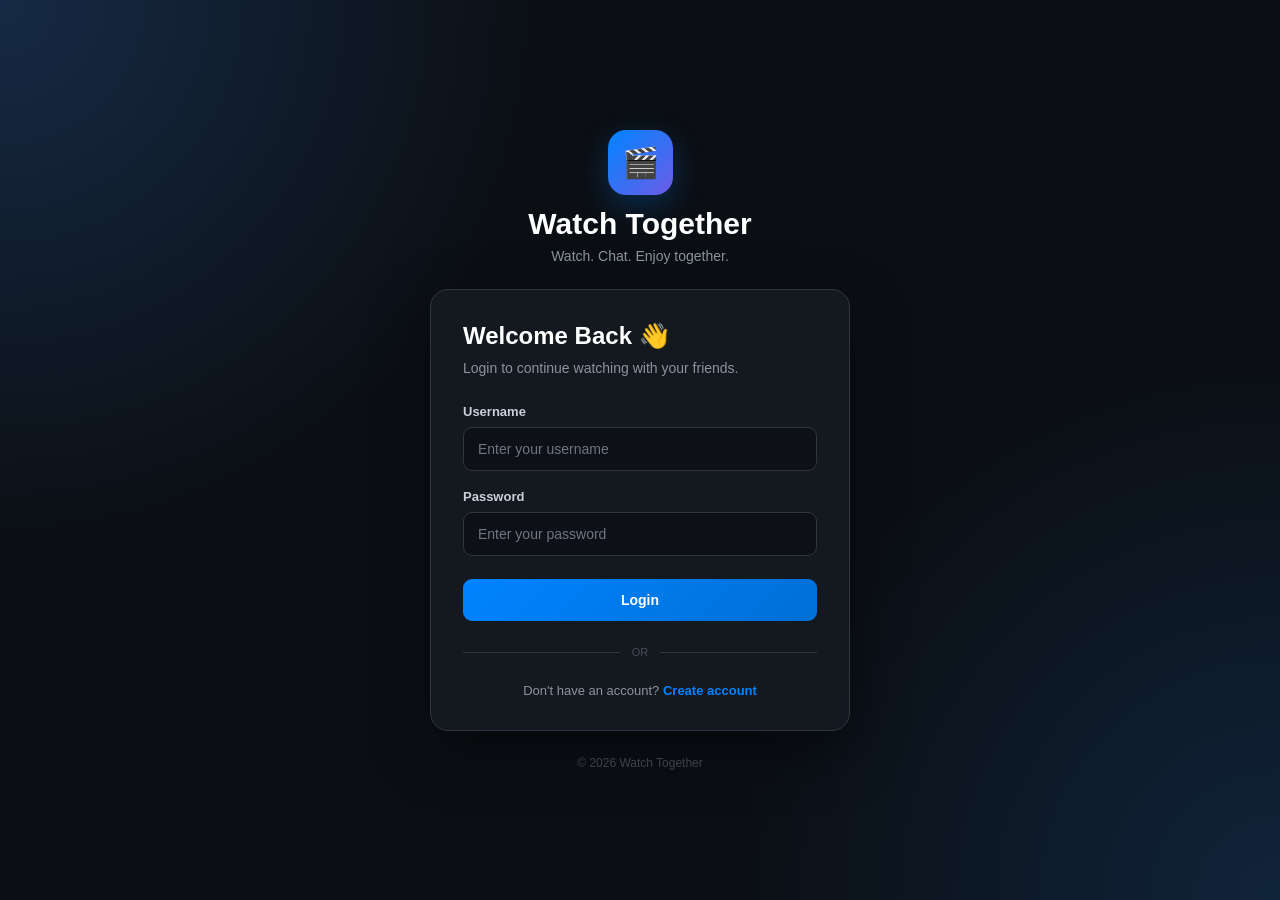
==== src/main/resources/static/dashboard.html @ d123a035 "Add dashboard and create room UI" ====
<!DOCTYPE html>
<html lang="en">

<head>
    <meta charset="UTF-8">
    <meta name="viewport" content="width=device-width, initial-scale=1.0">

    <title>Dashboard - Watch Together</title>

    <link rel="stylesheet" href="style.css">
</head>

<body>

    <div class="dashboard-container">

        <header class="dashboard-header">

            <div>
                <h1>🎬 Watch Together</h1>
                <p>Watch. Chat. Enjoy together.</p>
            </div>

            <button class="logout-button" onclick="logout()">
                Logout
            </button>

        </header>


        <section class="welcome-section">

            <h2>
                Welcome back,
                <span id="username"></span> 👋
            </h2>

            <p>
                Create a room or join your friends to start watching together.
            </p>

        </section>


        <section class="room-actions">

            <div class="room-card">

                <div class="room-icon">
                    ➕
                </div>

                <h3>Create a Room</h3>

                <p>
                    Create your own private room and invite your friends.
                </p>

                <button onclick="createRoom()">
                    Create Room
                </button>

            </div>


            <div class="room-card">

                <div class="room-icon">
                    🚪
                </div>

                <h3>Join a Room</h3>

                <p>
                    Join a friend's room using a room code and password.
                </p>

                <button onclick="joinRoom()">
                    Join Room
                </button>

            </div>

        </section>

    </div>


    <script>

        const username = localStorage.getItem("username");

        // If user is not logged in
        if (!username) {

            window.location.href = "index.html";

        }

        // Display username
        document.getElementById("username").textContent = username;


        function createRoom() {

            alert("Create Room coming next!");

        }


        function joinRoom() {

            alert("Join Room coming next!");

        }


        function logout() {

            localStorage.removeItem("username");

            window.location.href = "index.html";

        }

    </script>

</body>

</html>
---- src/main/resources/static/style.css ----
* {
    box-sizing: border-box;
    margin: 0;
    padding: 0;
}

body {
    font-family: Arial, Helvetica, sans-serif;
    background:
        radial-gradient(circle at top left, #162a45 0%, transparent 35%),
        radial-gradient(circle at bottom right, #10243b 0%, transparent 35%),
        #0b0f14;
    color: white;
    min-height: 100vh;
}


/* ========================= */
/* AUTH CONTAINER */
/* ========================= */

.auth-container {
    min-height: 100vh;
    display: flex;
    flex-direction: column;
    align-items: center;
    justify-content: center;
    padding: 30px 20px;
}


/* ========================= */
/* LOGO */
/* ========================= */

.auth-logo {
    text-align: center;
    margin-bottom: 25px;
}

.logo-icon {
    width: 65px;
    height: 65px;

    display: flex;
    align-items: center;
    justify-content: center;

    margin: 0 auto 12px;

    background: linear-gradient(
        135deg,
        #0084ff,
        #6c5ce7
    );

    border-radius: 18px;

    font-size: 30px;

    box-shadow:
        0 10px 30px rgba(0, 132, 255, 0.25);
}

.auth-logo h1 {
    font-size: 30px;
    margin-bottom: 7px;
}

.auth-logo p {
    color: #8b949e;
    font-size: 14px;
}


/* ========================= */
/* AUTH CARD */
/* ========================= */

.auth-card {
    width: 100%;
    max-width: 420px;

    background: rgba(22, 27, 34, 0.92);

    border: 1px solid #30363d;

    border-radius: 18px;

    padding: 32px;

    box-shadow:
        0 20px 60px rgba(0, 0, 0, 0.45);

    backdrop-filter: blur(10px);
}


/* ========================= */
/* AUTH TITLE */
/* ========================= */

.auth-card h2 {
    font-size: 24px;
    margin-bottom: 8px;
}

.auth-subtitle {
    color: #8b949e;
    font-size: 14px;
    line-height: 1.5;
    margin-bottom: 25px;
}


/* ========================= */
/* INPUTS */
/* ========================= */

.auth-input-group {
    display: flex;
    flex-direction: column;

    margin-bottom: 18px;
}

.auth-input-group label {
    font-size: 13px;
    font-weight: bold;

    color: #c9d1d9;

    margin-bottom: 8px;
}

.auth-input-group input {
    width: 100%;

    padding: 13px 14px;

    background: #0d1117;

    color: white;

    border: 1px solid #30363d;

    border-radius: 9px;

    outline: none;

    font-size: 14px;

    transition: 0.2s;
}

.auth-input-group input::placeholder {
    color: #6e7681;
}

.auth-input-group input:focus {
    border-color: #0084ff;

    box-shadow:
        0 0 0 3px rgba(0, 132, 255, 0.12);
}


/* ========================= */
/* AUTH BUTTON */
/* ========================= */

.auth-button {
    width: 100%;

    padding: 13px;

    margin-top: 5px;

    border: none;

    border-radius: 9px;

    background: linear-gradient(
        135deg,
        #0084ff,
        #006fd6
    );

    color: white;

    font-size: 14px;

    font-weight: bold;

    cursor: pointer;

    transition: 0.2s;
}

.auth-button:hover {
    transform: translateY(-1px);

    box-shadow:
        0 8px 20px rgba(0, 132, 255, 0.25);
}

.auth-button:active {
    transform: translateY(0);
}


/* ========================= */
/* DIVIDER */
/* ========================= */

.auth-divider {
    display: flex;

    align-items: center;

    gap: 12px;

    margin: 25px 0;

    color: #484f58;

    font-size: 11px;
}

.auth-divider::before,
.auth-divider::after {
    content: "";

    flex: 1;

    height: 1px;

    background: #30363d;
}


/* ========================= */
/* SWITCH LOGIN / REGISTER */
/* ========================= */

.switch-auth {
    text-align: center;

    color: #8b949e;

    font-size: 13px;
}

.switch-auth button {
    border: none;

    background: none;

    color: #0084ff;

    font-size: 13px;

    font-weight: bold;

    cursor: pointer;
}

.switch-auth button:hover {
    text-decoration: underline;
}


/* ========================= */
/* HIDDEN */
/* ========================= */

.hidden {
    display: none;
}


/* ========================= */
/* FOOTER */
/* ========================= */

.auth-footer {
    color: #484f58;

    font-size: 12px;

    margin-top: 25px;

    text-align: center;
}


/* ========================= */
/* MOBILE */
/* ========================= */

@media (max-width: 500px) {

    .auth-container {
        padding: 20px 15px;
    }

    .auth-card {
        padding: 25px 20px;
        border-radius: 15px;
    }

    .auth-logo h1 {
        font-size: 26px;
    }

    .logo-icon {
        width: 58px;
        height: 58px;
        font-size: 27px;
    }
}
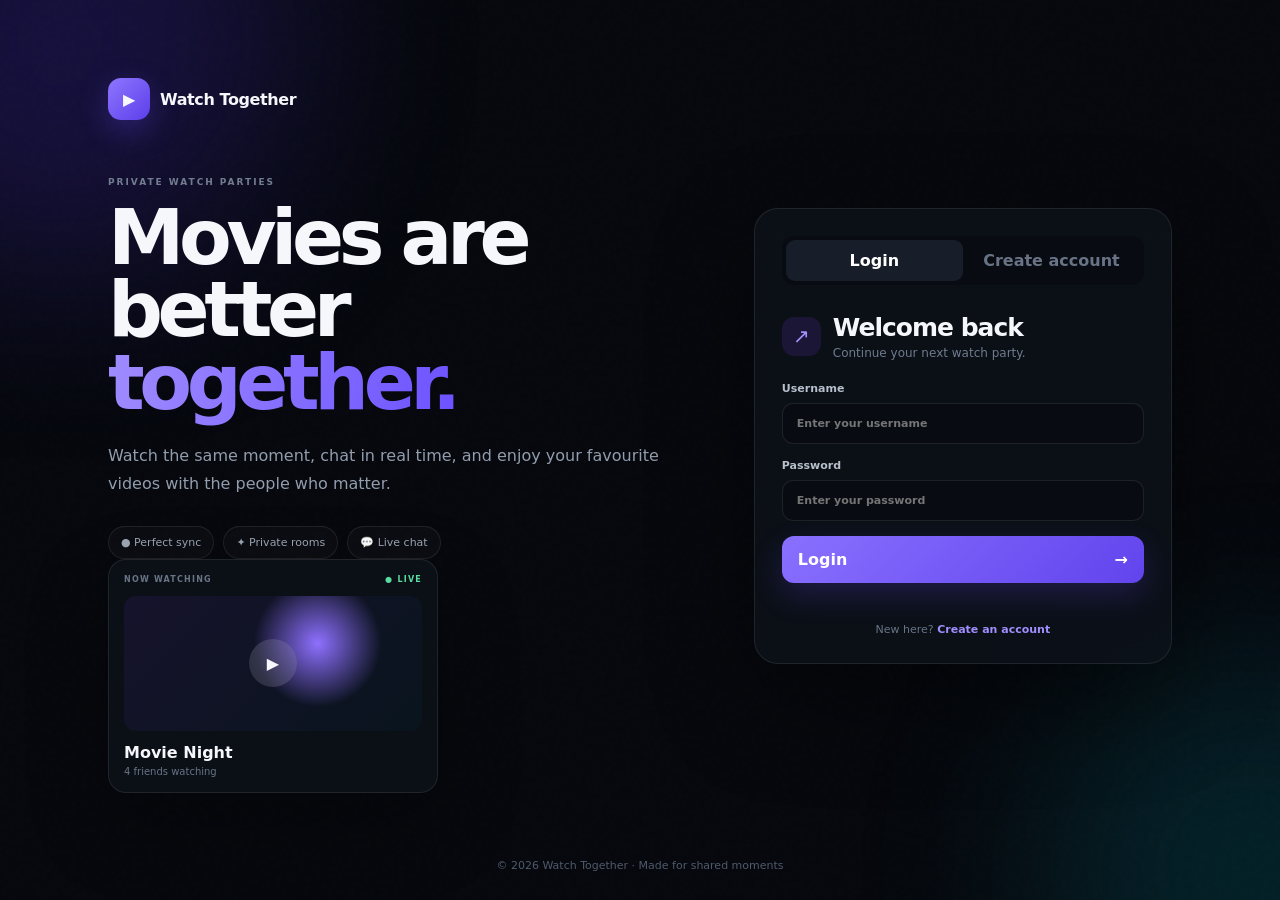
==== commit e79d9611: "Upgrade Watch Together frontend UI" ====
--- a/src/main/resources/static/dashboard.html
+++ b/src/main/resources/static/dashboard.html
@@ -3,128 +3,78 @@
 
 <head>
     <meta charset="UTF-8">
-    <meta name="viewport" content="width=device-width, initial-scale=1.0">
-
-    <title>Dashboard - Watch Together</title>
-
+    <meta name="viewport" content="width=device-width,initial-scale=1.0">
+    <title>Dashboard — Watch Together</title>
     <link rel="stylesheet" href="style.css">
 </head>
 
-<body>
-
-    <div class="dashboard-container">
-
-        <header class="dashboard-header">
-
-            <div>
-                <h1>🎬 Watch Together</h1>
-                <p>Watch. Chat. Enjoy together.</p>
+<body class="dashboard-page">
+    <div class="ambient a1"></div>
+    <div class="ambient a2"></div>
+    <div class="app-shell">
+        <header class="topbar"><a class="brand" href="dashboard.html"><span class="brand-icon small">▶</span><span>Watch
+                    Together</span></a>
+            <div class="top-actions">
+                <div class="user-chip"><span class="online-dot"></span><span id="username"></span></div><button
+                    class="ghost-btn" onclick="logout()">Logout</button>
             </div>
-
-            <button class="logout-button" onclick="logout()">
-                Logout
-            </button>
-
         </header>
-
-
-        <section class="welcome-section">
-
-            <h2>
-                Welcome back,
-                <span id="username"></span> 👋
-            </h2>
-
-            <p>
-                Create a room or join your friends to start watching together.
-            </p>
-
-        </section>
-
-
-        <section class="room-actions">
-
-            <div class="room-card">
-
-                <div class="room-icon">
-                    ➕
+        <main class="dashboard-content">
+            <section class="dashboard-hero">
+                <div><span class="eyebrow">YOUR WATCH SPACE</span>
+                    <h1>Ready for movie night,<br><span id="welcomeUsername"></span>?</h1>
+                    <p>Create a private room or join your friends with a room code.</p>
                 </div>
-
-                <h3>Create a Room</h3>
-
-                <p>
-                    Create your own private room and invite your friends.
-                </p>
-
-                <button onclick="createRoom()">
-                    Create Room
-                </button>
-
-            </div>
-
-
-            <div class="room-card">
-
-                <div class="room-icon">
-                    🚪
+                <div class="status-card"><span class="online-dot"></span>
+                    <div><b>Everything is synced</b><small>Video and chat work in real time</small></div>
                 </div>
-
-                <h3>Join a Room</h3>
-
-                <p>
-                    Join a friend's room using a room code and password.
-                </p>
-
-                <button onclick="joinRoom()">
-                    Join Room
-                </button>
-
-            </div>
-
-        </section>
-
+            </section>
+            <section class="action-grid">
+                <article class="action-card featured">
+                    <div class="card-top"><span class="action-icon">+</span><span>HOST</span></div>
+                    <h2>Create a room</h2>
+                    <p>Start a private watch party, give it a name and protect it with a password.</p><button
+                        class="primary-btn" onclick="showCreateRoom()">Create room <span>→</span></button>
+                </article>
+                <article class="action-card">
+                    <div class="card-top"><span class="action-icon">↗</span><span>JOIN</span></div>
+                    <h2>Join a room</h2>
+                    <p>Enter your friend's six-character room code and password to join instantly.</p><button
+                        class="secondary-btn" onclick="showJoinRoom()">Join room <span>→</span></button>
+                </article>
+            </section>
+            <section class="feature-strip">
+                <div><small>01</small><b>Perfect sync</b><span>Play, pause and seek together.</span></div>
+                <div><small>02</small><b>Private rooms</b><span>Share a code and password.</span></div>
+                <div><small>03</small><b>Live conversation</b><span>Chat while you watch.</span></div>
+            </section>
+        </main>
     </div>
-
-
-    <script>
-
-        const username = localStorage.getItem("username");
-
-        // If user is not logged in
-        if (!username) {
-
-            window.location.href = "index.html";
-
-        }
-
-        // Display username
-        document.getElementById("username").textContent = username;
-
-
-        function createRoom() {
-
-            alert("Create Room coming next!");
-
-        }
-
-
-        function joinRoom() {
-
-            alert("Join Room coming next!");
-
-        }
-
-
-        function logout() {
-
-            localStorage.removeItem("username");
-
-            window.location.href = "index.html";
-
-        }
-
-    </script>
-
+    <div id="createRoomModal" class="modal hidden">
+        <div class="modal-backdrop" onclick="closeCreateRoom()"></div>
+        <div class="modal-card"><button class="modal-close" onclick="closeCreateRoom()">×</button><span
+                class="eyebrow">NEW WATCH ROOM</span>
+            <h2>Create your room</h2>
+            <p>Give your watch party a name and a private password.</p><label>Room name<input id="roomName" type="text"
+                    placeholder="Friday Movie Night"></label><label>Room password<input id="roomPassword"
+                    type="password" placeholder="Create a password"></label><button class="primary-btn full"
+                onclick="createRoom()">Create room <span>→</span></button>
+            <p id="createRoomMessage" class="form-message"></p>
+        </div>
+    </div>
+    <div id="joinRoomModal" class="modal hidden">
+        <div class="modal-backdrop" onclick="closeJoinRoom()"></div>
+        <div class="modal-card"><button class="modal-close" onclick="closeJoinRoom()">×</button><span
+                class="eyebrow">JOIN WATCH ROOM</span>
+            <h2>Enter the room</h2>
+            <p>Use the room code and password shared by your host.</p><label>Room code<input id="joinRoomCode"
+                    type="text" maxlength="6" placeholder="ABC123" style="text-transform:uppercase"></label><label>Room
+                password<input id="joinRoomPassword" type="password" placeholder="Enter room password"></label><button
+                class="primary-btn full" onclick="joinRoom()">Join room <span>→</span></button>
+            <p id="joinRoomMessage" class="form-message"></p>
+        </div>
+    </div>
+    <script src="app.js"></script>
 </body>
 
 </html>
--- a/src/main/resources/static/style.css
+++ b/src/main/resources/static/style.css
@@ -1,321 +1,1114 @@
 * {
     box-sizing: border-box;
     margin: 0;
-    padding: 0;
-}
-
+    padding: 0
+}
+
+:root {
+    --bg: #06080d;
+    --panel: #0c1119;
+    --panel2: #111824;
+    --line: rgba(255, 255, 255, .085);
+    --text: #f5f7fb;
+    --muted: #8b96a7;
+    --accent: #7658ff;
+    --accent2: #a48fff;
+    --green: #42e39c;
+    --red: #ff6d80
+}
+
+html,
 body {
-    font-family: Arial, Helvetica, sans-serif;
-    background:
-        radial-gradient(circle at top left, #162a45 0%, transparent 35%),
-        radial-gradient(circle at bottom right, #10243b 0%, transparent 35%),
-        #0b0f14;
-    color: white;
+    min-height: 100%;
+    font-family: Inter, ui-sans-serif, system-ui, -apple-system, "Segoe UI", sans-serif;
+    background: var(--bg);
+    color: var(--text)
+}
+
+body {
+    overflow-x: hidden
+}
+
+button,
+input {
+    font: inherit
+}
+
+button {
+    cursor: pointer
+}
+
+a {
+    text-decoration: none;
+    color: inherit
+}
+
+.hidden {
+    display: none !important
+}
+
+.ambient {
+    position: fixed;
+    border-radius: 50%;
+    filter: blur(100px);
+    pointer-events: none;
+    z-index: 0;
+    opacity: .2
+}
+
+.a1 {
+    width: 480px;
+    height: 480px;
+    left: -180px;
+    top: -200px;
+    background: #5b39ff
+}
+
+.a2 {
+    width: 420px;
+    height: 420px;
+    right: -180px;
+    bottom: -180px;
+    background: #008d9e
+}
+
+.noise {
+    position: fixed;
+    inset: 0;
+    pointer-events: none;
+    opacity: .025;
+    background-image: url("data:image/svg+xml,%3Csvg viewBox='0 0 180 180' xmlns='http://www.w3.org/2000/svg'%3E%3Cfilter id='n'%3E%3CfeTurbulence type='fractalNoise' baseFrequency='.9' numOctaves='3' stitchTiles='stitch'/%3E%3C/filter%3E%3Crect width='100%25' height='100%25' filter='url(%23n)' opacity='.6'/%3E%3C/svg%3E")
+}
+
+.brand {
+    display: flex;
+    align-items: center;
+    gap: 10px;
+    font-weight: 850;
+    letter-spacing: -.025em
+}
+
+.brand-icon {
+    width: 42px;
+    height: 42px;
+    border-radius: 13px;
+    display: grid;
+    place-items: center;
+    background: linear-gradient(135deg, #8f76ff, #5d3eea);
+    box-shadow: 0 10px 30px rgba(106, 77, 255, .3)
+}
+
+.brand-icon.small {
+    width: 36px;
+    height: 36px;
+    border-radius: 11px;
+    font-size: 13px
+}
+
+.eyebrow {
+    font-size: 9px;
+    letter-spacing: .22em;
+    color: #727e90;
+    font-weight: 850
+}
+
+.primary-btn,
+.secondary-btn,
+.ghost-btn,
+.leave-btn {
+    border: 0;
+    transition: .2s ease
+}
+
+.primary-btn {
+    width: 100%;
+    padding: 14px 16px;
+    border-radius: 12px;
+    background: linear-gradient(135deg, #8a70ff, #6244ed);
+    color: #fff;
+    font-weight: 800;
+    display: flex;
+    align-items: center;
+    justify-content: space-between;
+    box-shadow: 0 12px 30px rgba(98, 68, 237, .22)
+}
+
+.primary-btn:hover {
+    transform: translateY(-2px);
+    box-shadow: 0 18px 40px rgba(98, 68, 237, .34)
+}
+
+.secondary-btn {
+    padding: 14px 18px;
+    border-radius: 12px;
+    background: #171e29;
+    color: #fff;
+    border: 1px solid var(--line);
+    font-weight: 800;
+    display: flex;
+    gap: 25px;
+    align-items: center
+}
+
+.secondary-btn:hover {
+    background: #202a38;
+    transform: translateY(-2px)
+}
+
+.ghost-btn {
+    padding: 10px 14px;
+    border-radius: 10px;
+    background: transparent;
+    color: #cbd2dd;
+    border: 1px solid var(--line)
+}
+
+.ghost-btn:hover {
+    background: #151c26
+}
+
+.online-dot {
+    display: inline-block;
+    width: 7px;
+    height: 7px;
+    border-radius: 50%;
+    background: var(--green);
+    box-shadow: 0 0 12px rgba(66, 227, 156, .7)
+}
+
+footer {
+    text-align: center;
+    position: relative;
+    z-index: 1;
+    color: #4f5a6c;
+    font-size: 11px;
+    padding: 18px 0 28px
+}
+
+.auth-page {
     min-height: 100vh;
-}
-
-
-/* ========================= */
-/* AUTH CONTAINER */
-/* ========================= */
-
-.auth-container {
-    min-height: 100vh;
+    display: flex;
+    flex-direction: column
+}
+
+.auth-shell {
+    position: relative;
+    z-index: 1;
+    width: min(1120px, 100%);
+    margin: auto;
+    padding: 58px 28px 28px;
+    display: grid;
+    grid-template-columns: 1.15fr .85fr;
+    gap: 80px;
+    align-items: center
+}
+
+.auth-showcase {
+    min-height: 620px;
     display: flex;
     flex-direction: column;
+    justify-content: space-between
+}
+
+.showcase-copy {
+    margin-top: 50px
+}
+
+.showcase-copy h1 {
+    font-size: clamp(48px, 6vw, 78px);
+    line-height: .94;
+    letter-spacing: -.07em;
+    margin: 13px 0 23px
+}
+
+.showcase-copy h1 em {
+    font-style: normal;
+    background: linear-gradient(100deg, #a08cff, #6c52ff);
+    -webkit-background-clip: text;
+    color: transparent
+}
+
+.showcase-copy p {
+    max-width: 590px;
+    color: #929dad;
+    line-height: 1.75;
+    font-size: 16px
+}
+
+.feature-pills {
+    display: flex;
+    flex-wrap: wrap;
+    gap: 9px;
+    margin-top: 28px
+}
+
+.feature-pills span {
+    padding: 9px 12px;
+    border: 1px solid var(--line);
+    border-radius: 100px;
+    background: rgba(255, 255, 255, .025);
+    color: #9da7b6;
+    font-size: 11px
+}
+
+.floating-preview {
+    width: 330px;
+    padding: 15px;
+    border: 1px solid var(--line);
+    border-radius: 18px;
+    background: rgba(15, 20, 29, .72);
+    box-shadow: 0 30px 80px rgba(0, 0, 0, .3);
+    animation: float 5s ease-in-out infinite
+}
+
+.preview-top {
+    display: flex;
+    justify-content: space-between;
+    color: #697486;
+    font-size: 8px;
+    letter-spacing: .15em;
+    font-weight: 800
+}
+
+.preview-top b {
+    color: #59dba1
+}
+
+.preview-art {
+    height: 135px;
+    margin: 12px 0;
+    border-radius: 12px;
+    background: radial-gradient(circle at 65% 35%, #8e70ff 0, transparent 30%), linear-gradient(135deg, #16132c, #09141d);
+    display: grid;
+    place-items: center
+}
+
+.preview-art span {
+    width: 48px;
+    height: 48px;
+    border-radius: 50%;
+    display: grid;
+    place-items: center;
+    background: rgba(255, 255, 255, .12);
+    backdrop-filter: blur(10px)
+}
+
+.preview-info strong,
+.preview-info small {
+    display: block
+}
+
+.preview-info small {
+    color: #697486;
+    font-size: 10px;
+    margin-top: 4px
+}
+
+.auth-panel {
+    background: rgba(13, 18, 26, .86);
+    border: 1px solid var(--line);
+    border-radius: 24px;
+    padding: 27px;
+    box-shadow: 0 35px 100px rgba(0, 0, 0, .4);
+    backdrop-filter: blur(18px)
+}
+
+.auth-tabs {
+    display: grid;
+    grid-template-columns: 1fr 1fr;
+    background: #080b11;
+    border-radius: 12px;
+    padding: 4px;
+    margin-bottom: 28px
+}
+
+.auth-tabs button {
+    border: 0;
+    background: transparent;
+    color: #687385;
+    padding: 11px;
+    border-radius: 9px;
+    font-weight: 800
+}
+
+.auth-tabs button.active {
+    background: #171e29;
+    color: #fff
+}
+
+.form-heading {
+    display: flex;
+    gap: 12px;
+    align-items: center;
+    margin-bottom: 22px
+}
+
+.heading-icon {
+    width: 39px;
+    height: 39px;
+    border-radius: 12px;
+    background: #1c1636;
+    color: #a493ff;
+    display: grid;
+    place-items: center;
+    font-size: 20px
+}
+
+.form-heading h2 {
+    font-size: 25px;
+    letter-spacing: -.04em
+}
+
+.form-heading p {
+    color: #707b8d;
+    font-size: 12px;
+    margin-top: 4px
+}
+
+.auth-form label,
+.modal-card label {
+    display: block;
+    color: #b8c0cc;
+    font-size: 11px;
+    font-weight: 800;
+    margin: 15px 0
+}
+
+.auth-form input,
+.modal-card input {
+    width: 100%;
+    margin-top: 8px;
+    background: #080c12;
+    border: 1px solid var(--line);
+    color: #fff;
+    padding: 13px 14px;
+    border-radius: 11px;
+    outline: 0;
+    transition: .2s
+}
+
+.auth-form input:focus,
+.modal-card input:focus {
+    border-color: #7658ff;
+    box-shadow: 0 0 0 3px rgba(118, 88, 255, .11)
+}
+
+.form-message {
+    min-height: 18px;
+    margin-top: 10px;
+    font-size: 11px
+}
+
+.form-switch {
+    text-align: center;
+    color: #687486;
+    font-size: 11px;
+    margin-top: 12px
+}
+
+.form-switch button {
+    border: 0;
+    background: none;
+    color: #a18fff;
+    font-weight: 800
+}
+
+.dashboard-page,
+.watch-page {
+    position: relative;
+    min-height: 100vh
+}
+
+.app-shell,
+.watch-shell {
+    position: relative;
+    z-index: 1
+}
+
+.topbar,
+.watch-topbar {
+    height: 76px;
+    display: flex;
+    align-items: center;
+    justify-content: space-between;
+    padding: 0 5vw;
+    background: rgba(6, 8, 13, .7);
+    border-bottom: 1px solid var(--line);
+    backdrop-filter: blur(18px)
+}
+
+.top-actions,
+.room-meta {
+    display: flex;
+    align-items: center;
+    gap: 12px
+}
+
+.user-chip {
+    display: flex;
+    align-items: center;
+    gap: 8px;
+    color: #c8cfda;
+    font-size: 12px
+}
+
+.dashboard-content {
+    width: min(1180px, 100%);
+    margin: auto;
+    padding: 76px 28px
+}
+
+.dashboard-hero {
+    display: flex;
+    align-items: flex-end;
+    justify-content: space-between;
+    gap: 30px
+}
+
+.dashboard-hero h1 {
+    font-size: clamp(38px, 5vw, 61px);
+    line-height: 1;
+    letter-spacing: -.065em;
+    margin: 13px 0 20px
+}
+
+.dashboard-hero h1 span {
+    background: linear-gradient(100deg, #a18eff, #7257ff);
+    -webkit-background-clip: text;
+    color: transparent
+}
+
+.dashboard-hero p {
+    color: #7f8a9b
+}
+
+.status-card {
+    min-width: 240px;
+    display: flex;
+    align-items: center;
+    gap: 10px;
+    padding: 14px 15px;
+    border: 1px solid var(--line);
+    background: rgba(255, 255, 255, .025);
+    border-radius: 13px
+}
+
+.status-card b,
+.status-card small {
+    display: block
+}
+
+.status-card b {
+    font-size: 11px
+}
+
+.status-card small {
+    font-size: 9px;
+    color: #697486;
+    margin-top: 3px
+}
+
+.action-grid {
+    display: grid;
+    grid-template-columns: 1fr 1fr;
+    gap: 18px;
+    margin-top: 52px
+}
+
+.action-card {
+    min-height: 320px;
+    padding: 30px;
+    border: 1px solid var(--line);
+    border-radius: 22px;
+    background: linear-gradient(145deg, #101720, #0a0e15);
+    display: flex;
+    flex-direction: column;
+    align-items: flex-start;
+    transition: .3s
+}
+
+.action-card:hover {
+    transform: translateY(-6px);
+    border-color: rgba(132, 105, 255, .3);
+    box-shadow: 0 25px 60px rgba(0, 0, 0, .2)
+}
+
+.action-card.featured {
+    background: radial-gradient(circle at 95% 0, rgba(113, 80, 255, .2), transparent 38%), linear-gradient(145deg, #12172a, #0a0f17)
+}
+
+.card-top {
+    width: 100%;
+    display: flex;
+    justify-content: space-between
+}
+
+.card-top>span:last-child {
+    font-size: 8px;
+    letter-spacing: .2em;
+    color: #5e697b;
+    font-weight: 900
+}
+
+.action-icon {
+    width: 48px;
+    height: 48px;
+    border-radius: 14px;
+    background: #19152e;
+    color: #a28fff;
+    display: grid;
+    place-items: center;
+    font-size: 25px
+}
+
+.action-card h2 {
+    font-size: 28px;
+    letter-spacing: -.045em;
+    margin-top: 35px
+}
+
+.action-card p {
+    max-width: 420px;
+    color: #788496;
+    font-size: 13px;
+    line-height: 1.7;
+    margin: 10px 0 auto
+}
+
+.action-card .primary-btn,
+.action-card .secondary-btn {
+    margin-top: 25px
+}
+
+.feature-strip {
+    display: grid;
+    grid-template-columns: repeat(3, 1fr);
+    gap: 1px;
+    background: var(--line);
+    border: 1px solid var(--line);
+    border-radius: 18px;
+    overflow: hidden;
+    margin-top: 22px
+}
+
+.feature-strip div {
+    background: #0b1017;
+    padding: 20px
+}
+
+.feature-strip small {
+    display: block;
+    color: #625a83;
+    font-size: 9px;
+    margin-bottom: 18px
+}
+
+.feature-strip b {
+    display: block;
+    font-size: 12px
+}
+
+.feature-strip span {
+    display: block;
+    color: #687486;
+    font-size: 10px;
+    margin-top: 5px
+}
+
+.modal {
+    position: fixed;
+    inset: 0;
+    z-index: 20;
+    display: grid;
+    place-items: center;
+    padding: 20px
+}
+
+.modal-backdrop {
+    position: absolute;
+    inset: 0;
+    background: rgba(0, 0, 0, .72);
+    backdrop-filter: blur(8px)
+}
+
+.modal-card {
+    position: relative;
+    width: min(430px, 100%);
+    padding: 30px;
+    border: 1px solid var(--line);
+    border-radius: 22px;
+    background: #0e141d;
+    box-shadow: 0 35px 100px rgba(0, 0, 0, .55);
+    animation: modalIn .25s ease
+}
+
+.modal-card h2 {
+    font-size: 29px;
+    letter-spacing: -.045em;
+    margin: 10px 0 5px
+}
+
+.modal-card>p {
+    font-size: 12px;
+    color: #717c8e
+}
+
+.modal-close {
+    position: absolute;
+    right: 17px;
+    top: 12px;
+    border: 0;
+    background: none;
+    color: #6d7788;
+    font-size: 26px
+}
+
+.full {
+    margin-top: 8px
+}
+
+.watch-topbar {
+    padding: 0 2.5vw
+}
+
+.room-code {
+    display: flex;
+    align-items: center;
+    gap: 8px;
+    padding-right: 14px;
+    border-right: 1px solid var(--line)
+}
+
+.room-code small {
+    font-size: 8px;
+    color: #596578;
+    letter-spacing: .18em
+}
+
+.room-code b {
+    font-size: 12px;
+    letter-spacing: .14em
+}
+
+.watching {
+    font-size: 10px;
+    color: #7d899b;
+    display: flex;
+    gap: 7px;
+    align-items: center
+}
+
+.avatar {
+    width: 34px;
+    height: 34px;
+    border-radius: 50%;
+    display: grid;
+    place-items: center;
+    background: linear-gradient(135deg, #5c47b7, #268b86);
+    font-size: 10px;
+    font-weight: 900
+}
+
+.room-username {
+    font-size: 11px;
+    color: #c2cad6
+}
+
+.leave-btn {
+    padding: 9px 13px;
+    border-radius: 10px;
+    background: rgba(255, 255, 255, .04);
+    border: 1px solid var(--line);
+    color: #d2d8e1
+}
+
+.leave-btn:hover {
+    background: rgba(255, 100, 120, .1);
+    border-color: rgba(255, 100, 120, .25);
+    color: #ff9aa7
+}
+
+.watch-layout {
+    width: min(1550px, 100%);
+    margin: auto;
+    padding: 24px;
+    display: grid;
+    grid-template-columns: minmax(0, 1fr) 370px;
+    gap: 18px
+}
+
+.player-panel,
+.chat-panel {
+    background: #0a0f16;
+    border: 1px solid var(--line);
+    border-radius: 20px;
+    overflow: hidden
+}
+
+.player-panel {
+    padding: 24px
+}
+
+.player-heading {
+    display: flex;
+    justify-content: space-between;
+    align-items: flex-end;
+    margin-bottom: 20px
+}
+
+.player-heading h1 {
+    font-size: 28px;
+    letter-spacing: -.045em;
+    margin-top: 6px
+}
+
+.sync-badge {
+    display: flex;
+    align-items: center;
+    gap: 7px;
+    padding: 7px 10px;
+    border-radius: 100px;
+    background: rgba(66, 227, 156, .045);
+    border: 1px solid rgba(66, 227, 156, .14);
+    color: #85dfb8;
+    font-size: 9px
+}
+
+.video-frame {
+    position: relative;
+    aspect-ratio: 16/9;
+    border-radius: 15px;
+    overflow: hidden;
+    background: #020305;
+    box-shadow: 0 25px 65px rgba(0, 0, 0, .4)
+}
+
+.video-frame video {
+    display: block;
+    width: 100%;
+    height: 100%;
+    background: #020305
+}
+
+.player-footer {
+    display: flex;
+    align-items: center;
+    justify-content: space-between;
+    padding: 17px 3px 0;
+    color: #aeb7c4
+}
+
+.player-footer div {
+    display: flex;
+    align-items: center;
+    gap: 8px
+}
+
+.player-footer b {
+    font-size: 11px
+}
+
+.player-footer small {
+    font-size: 9px;
+    color: #626e80
+}
+
+.player-footer>span {
+    font-size: 9px;
+    color: #586476
+}
+
+.pulse-dot {
+    width: 7px;
+    height: 7px;
+    border-radius: 50%;
+    background: var(--green);
+    box-shadow: 0 0 0 5px rgba(66, 227, 156, .07)
+}
+
+.chat-panel {
+    display: flex;
+    flex-direction: column;
+    min-height: calc(100vh - 125px)
+}
+
+.chat-top {
+    padding: 22px;
+    border-bottom: 1px solid var(--line);
+    display: flex;
+    align-items: flex-end;
+    justify-content: space-between
+}
+
+.chat-top h2 {
+    font-size: 21px;
+    margin-top: 5px
+}
+
+.live-label {
+    font-size: 8px;
+    letter-spacing: .15em;
+    color: #62d9a4
+}
+
+.chat-box {
+    flex: 1;
+    overflow: auto;
+    padding: 18px
+}
+
+.welcome-message {
+    height: 100%;
+    min-height: 230px;
+    display: flex;
     align-items: center;
     justify-content: center;
-    padding: 30px 20px;
-}
-
-
-/* ========================= */
-/* LOGO */
-/* ========================= */
-
-.auth-logo {
+    flex-direction: column;
+    gap: 6px;
     text-align: center;
-    margin-bottom: 25px;
-}
-
-.logo-icon {
-    width: 65px;
-    height: 65px;
-
-    display: flex;
-    align-items: center;
-    justify-content: center;
-
-    margin: 0 auto 12px;
-
-    background: linear-gradient(
-        135deg,
-        #0084ff,
-        #6c5ce7
-    );
-
-    border-radius: 18px;
-
-    font-size: 30px;
-
-    box-shadow:
-        0 10px 30px rgba(0, 132, 255, 0.25);
-}
-
-.auth-logo h1 {
-    font-size: 30px;
-    margin-bottom: 7px;
-}
-
-.auth-logo p {
-    color: #8b949e;
-    font-size: 14px;
-}
-
-
-/* ========================= */
-/* AUTH CARD */
-/* ========================= */
-
-.auth-card {
-    width: 100%;
-    max-width: 420px;
-
-    background: rgba(22, 27, 34, 0.92);
-
-    border: 1px solid #30363d;
-
-    border-radius: 18px;
-
-    padding: 32px;
-
-    box-shadow:
-        0 20px 60px rgba(0, 0, 0, 0.45);
-
-    backdrop-filter: blur(10px);
-}
-
-
-/* ========================= */
-/* AUTH TITLE */
-/* ========================= */
-
-.auth-card h2 {
-    font-size: 24px;
-    margin-bottom: 8px;
-}
-
-.auth-subtitle {
-    color: #8b949e;
-    font-size: 14px;
-    line-height: 1.5;
-    margin-bottom: 25px;
-}
-
-
-/* ========================= */
-/* INPUTS */
-/* ========================= */
-
-.auth-input-group {
-    display: flex;
-    flex-direction: column;
-
-    margin-bottom: 18px;
-}
-
-.auth-input-group label {
-    font-size: 13px;
-    font-weight: bold;
-
-    color: #c9d1d9;
-
-    margin-bottom: 8px;
-}
-
-.auth-input-group input {
-    width: 100%;
-
-    padding: 13px 14px;
-
-    background: #0d1117;
-
-    color: white;
-
-    border: 1px solid #30363d;
-
-    border-radius: 9px;
-
-    outline: none;
-
-    font-size: 14px;
-
-    transition: 0.2s;
-}
-
-.auth-input-group input::placeholder {
-    color: #6e7681;
-}
-
-.auth-input-group input:focus {
-    border-color: #0084ff;
-
-    box-shadow:
-        0 0 0 3px rgba(0, 132, 255, 0.12);
-}
-
-
-/* ========================= */
-/* AUTH BUTTON */
-/* ========================= */
-
-.auth-button {
-    width: 100%;
-
+    color: #697486
+}
+
+.welcome-message b {
+    font-size: 12px;
+    color: #bec6d2
+}
+
+.welcome-message span {
+    font-size: 10px
+}
+
+.welcome-icon {
+    width: 44px;
+    height: 44px;
+    border-radius: 14px;
+    background: #17132c;
+    color: #9b88ff;
+    display: grid;
+    place-items: center;
+    margin-bottom: 8px
+}
+
+.message {
+    max-width: 84%;
+    padding: 10px 12px;
+    border-radius: 13px;
+    margin-bottom: 10px;
+    background: #141b25;
+    color: #d8dee7;
+    font-size: 11px;
+    line-height: 1.45;
+    animation: messageIn .2s ease
+}
+
+.message.right {
+    margin-left: auto;
+    background: #4c3a98
+}
+
+.message strong {
+    display: block;
+    color: #a594ff;
+    font-size: 9px;
+    margin-bottom: 3px
+}
+
+.message.right strong {
+    color: #e5dfff
+}
+
+.message-time {
+    display: block;
+    color: #657184;
+    font-size: 7px;
+    margin-top: 5px
+}
+
+.message.right .message-time {
+    text-align: right;
+    color: #b6addc
+}
+
+.typing-indicator {
+    min-height: 0;
+    padding: 0 18px;
+    color: #697587;
+    font-size: 9px
+}
+
+.chat-input-area {
+    display: flex;
+    gap: 8px;
     padding: 13px;
-
-    margin-top: 5px;
-
-    border: none;
-
-    border-radius: 9px;
-
-    background: linear-gradient(
-        135deg,
-        #0084ff,
-        #006fd6
-    );
-
-    color: white;
-
-    font-size: 14px;
-
-    font-weight: bold;
-
-    cursor: pointer;
-
-    transition: 0.2s;
-}
-
-.auth-button:hover {
-    transform: translateY(-1px);
-
-    box-shadow:
-        0 8px 20px rgba(0, 132, 255, 0.25);
-}
-
-.auth-button:active {
-    transform: translateY(0);
-}
-
-
-/* ========================= */
-/* DIVIDER */
-/* ========================= */
-
-.auth-divider {
-    display: flex;
-
-    align-items: center;
-
-    gap: 12px;
-
-    margin: 25px 0;
-
-    color: #484f58;
-
-    font-size: 11px;
-}
-
-.auth-divider::before,
-.auth-divider::after {
-    content: "";
-
+    border-top: 1px solid var(--line);
+    background: #080c12
+}
+
+.chat-input-area input {
     flex: 1;
-
-    height: 1px;
-
-    background: #30363d;
-}
-
-
-/* ========================= */
-/* SWITCH LOGIN / REGISTER */
-/* ========================= */
-
-.switch-auth {
-    text-align: center;
-
-    color: #8b949e;
-
-    font-size: 13px;
-}
-
-.switch-auth button {
-    border: none;
-
-    background: none;
-
-    color: #0084ff;
-
-    font-size: 13px;
-
-    font-weight: bold;
-
-    cursor: pointer;
-}
-
-.switch-auth button:hover {
-    text-decoration: underline;
-}
-
-
-/* ========================= */
-/* HIDDEN */
-/* ========================= */
-
-.hidden {
-    display: none;
-}
-
-
-/* ========================= */
-/* FOOTER */
-/* ========================= */
-
-.auth-footer {
-    color: #484f58;
-
-    font-size: 12px;
-
-    margin-top: 25px;
-
-    text-align: center;
-}
-
-
-/* ========================= */
-/* MOBILE */
-/* ========================= */
-
-@media (max-width: 500px) {
-
-    .auth-container {
-        padding: 20px 15px;
-    }
-
-    .auth-card {
-        padding: 25px 20px;
-        border-radius: 15px;
-    }
-
-    .auth-logo h1 {
-        font-size: 26px;
-    }
-
-    .logo-icon {
-        width: 58px;
-        height: 58px;
-        font-size: 27px;
+    min-width: 0;
+    background: #111821;
+    border: 1px solid var(--line);
+    color: #fff;
+    border-radius: 11px;
+    padding: 11px 12px;
+    outline: 0
+}
+
+.chat-input-area input:focus {
+    border-color: #7255f5
+}
+
+.chat-input-area button {
+    width: 40px;
+    height: 40px;
+    border: 0;
+    border-radius: 11px;
+    background: #7357f5;
+    color: #fff;
+    font-weight: 900
+}
+
+@keyframes float {
+
+    0%,
+    100% {
+        transform: translateY(0)
+    }
+
+    50% {
+        transform: translateY(-8px)
+    }
+}
+
+@keyframes modalIn {
+    from {
+        opacity: 0;
+        transform: translateY(10px) scale(.98)
+    }
+
+    to {
+        opacity: 1;
+        transform: none
+    }
+}
+
+@keyframes messageIn {
+    from {
+        opacity: 0;
+        transform: translateY(5px)
+    }
+
+    to {
+        opacity: 1;
+        transform: none
+    }
+}
+
+@media(max-width:900px) {
+    .auth-shell {
+        grid-template-columns: 1fr;
+        gap: 35px;
+        padding-top: 30px
+    }
+
+    .auth-showcase {
+        min-height: auto
+    }
+
+    .floating-preview {
+        display: none
+    }
+
+    .showcase-copy {
+        margin-top: 40px
+    }
+
+    .dashboard-hero {
+        flex-direction: column;
+        align-items: flex-start
+    }
+
+    .status-card {
+        width: 100%
+    }
+
+    .action-grid {
+        grid-template-columns: 1fr
+    }
+
+    .watch-layout {
+        grid-template-columns: 1fr;
+        padding: 12px
+    }
+
+    .chat-panel {
+        min-height: 440px
+    }
+
+    .watch-topbar {
+        height: auto;
+        min-height: 68px;
+        flex-wrap: wrap;
+        padding: 12px 15px;
+        gap: 10px
+    }
+}
+
+@media(max-width:600px) {
+    .auth-shell {
+        padding: 25px 16px
+    }
+
+    .showcase-copy h1 {
+        font-size: 46px
+    }
+
+    .auth-panel {
+        padding: 20px
+    }
+
+    .topbar {
+        padding: 0 16px
+    }
+
+    .topbar .brand>span:last-child,
+    .watch-topbar .brand>span:last-child {
+        display: none
+    }
+
+    .dashboard-content {
+        padding: 45px 16px
+    }
+
+    .dashboard-hero h1 {
+        font-size: 38px
+    }
+
+    .action-card {
+        min-height: 280px;
+        padding: 24px
+    }
+
+    .feature-strip {
+        grid-template-columns: 1fr
+    }
+
+    .room-code,
+    .room-username {
+        display: none
+    }
+
+    .player-panel {
+        padding: 13px
+    }
+
+    .player-heading h1 {
+        font-size: 21px
+    }
+
+    .player-footer>span,
+    .player-footer small {
+        display: none
     }
 }
